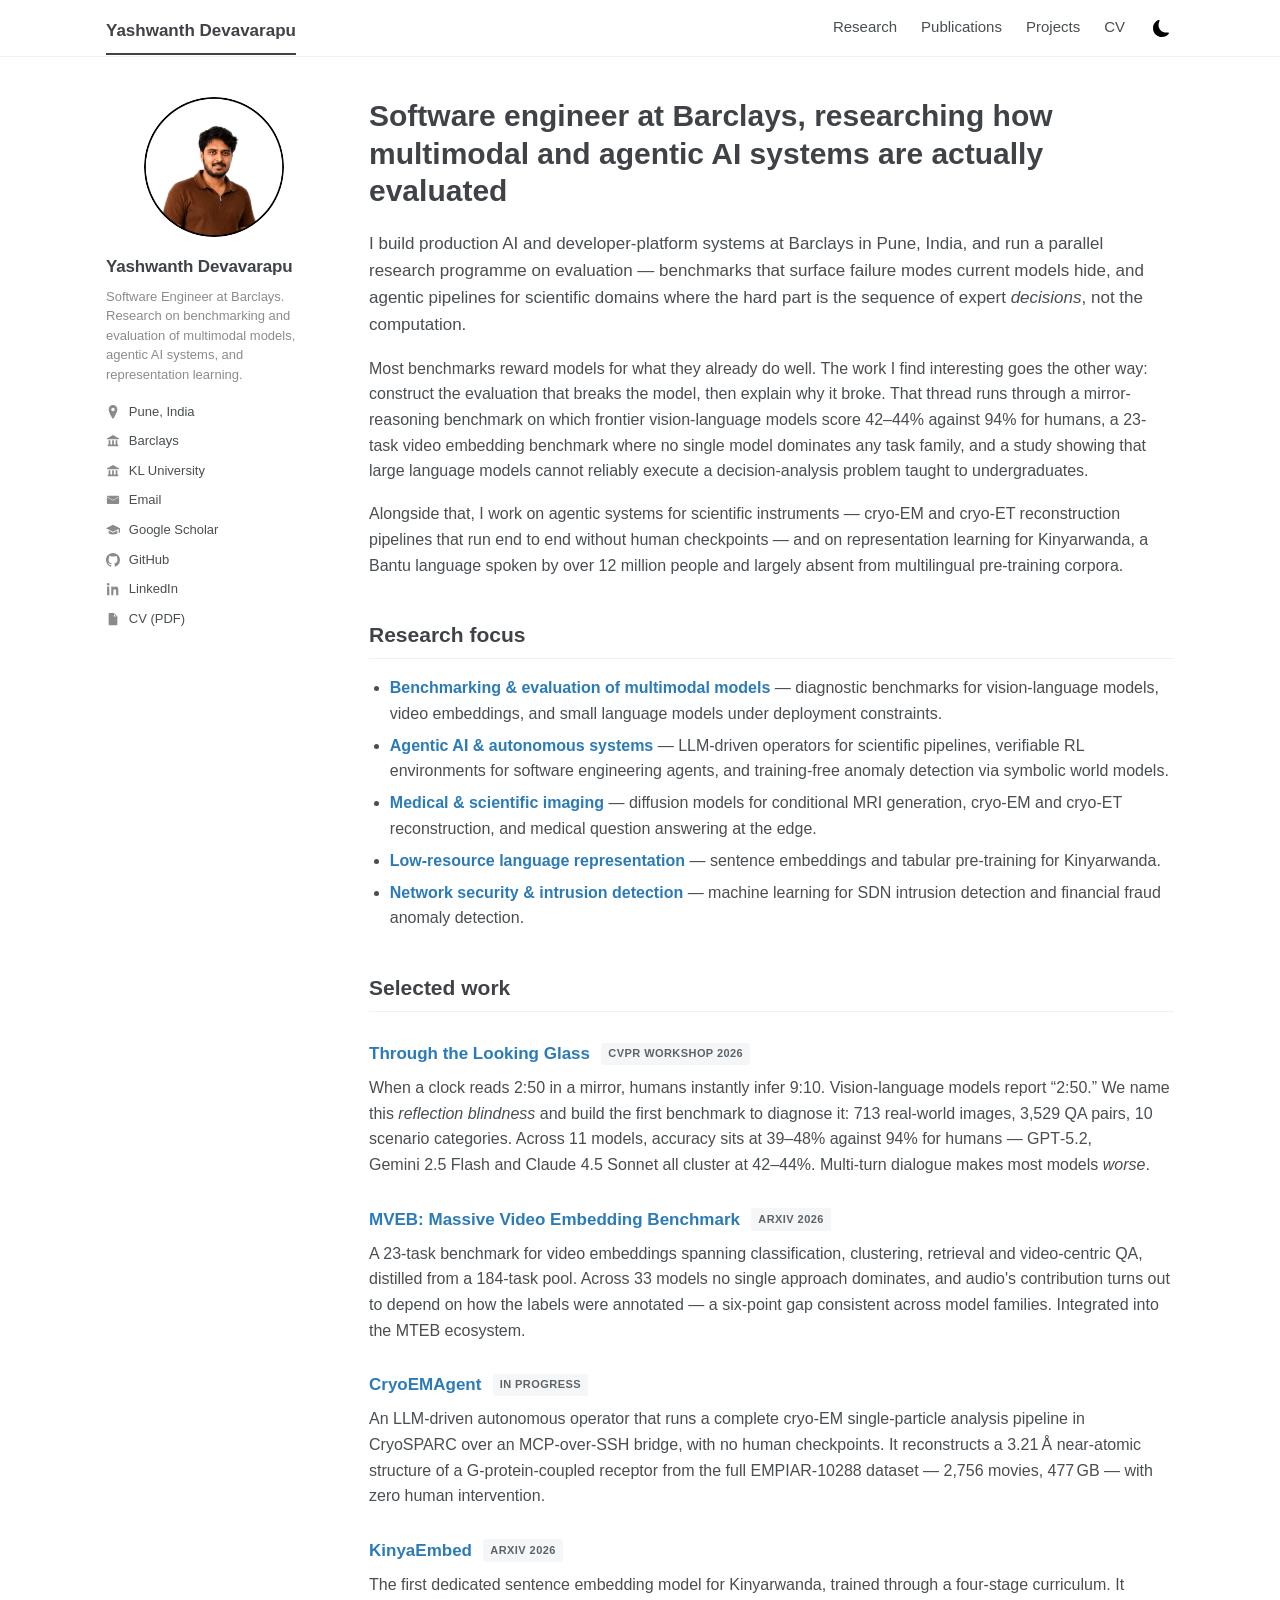
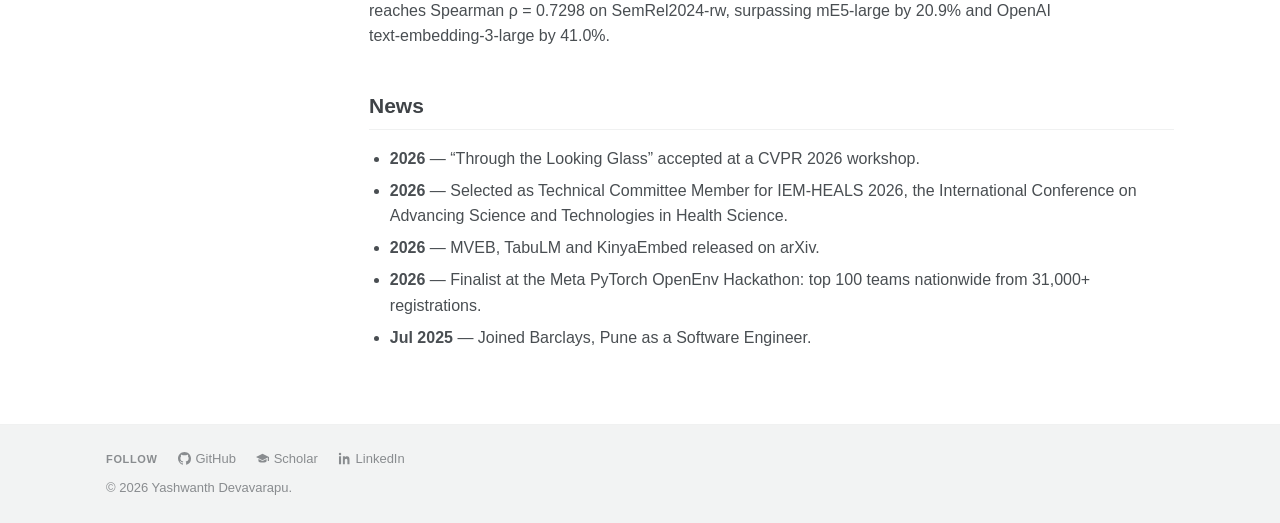
==== index.html @ fcd572a5 "Add academic site Co-Authored-By: Claude Opus 5 <noreply@anthropic.com>" ====
<!DOCTYPE html>
<html lang="en">
<head>
<meta charset="utf-8">
<meta name="viewport" content="width=device-width, initial-scale=1">
<title>Yashwanth Devavarapu</title>
<meta name="description" content="Software Engineer at Barclays researching benchmarking and evaluation of multimodal models, agentic AI systems, and representation learning.">
<meta name="author" content="Yashwanth Devavarapu">
<meta property="og:title" content="Yashwanth Devavarapu">
<meta property="og:description" content="Software Engineer at Barclays researching benchmarking and evaluation of multimodal models, agentic AI systems, and representation learning.">
<meta property="og:type" content="website">
<meta property="og:image" content="assets/img/profile.jpeg">
<link rel="icon" href="assets/img/profile.jpeg">
<link rel="stylesheet" href="assets/css/style.css">
<script>
  try {
    var t = localStorage.getItem("yd-theme");
    if (t === "light" || t === "dark") document.documentElement.setAttribute("data-theme", t);
  } catch (e) {}
</script>
</head>
<body>
<a class="skip-link" href="#main">Skip to content</a>

<header class="masthead">
  <div class="wrap">
    <div class="masthead__inner">
      <a class="site-title" href="index.html">Yashwanth Devavarapu</a>
      <nav class="nav" aria-label="Main">
          <a href="research.html">Research</a>
          <a href="publications.html">Publications</a>
          <a href="projects.html">Projects</a>
          <a href="cv.html">CV</a>
        <button class="theme-toggle" type="button" aria-label="Toggle light and dark theme">
          <svg class="icon-moon" viewBox="0 0 16 16" aria-hidden="true" focusable="false"><path d="M6 .278a.77.77 0 0 1 .08.858 7.2 7.2 0 0 0-.878 3.46c0 4.021 3.278 7.277 7.318 7.277.527 0 1.04-.055 1.533-.16a.79.79 0 0 1 .81.316.73.73 0 0 1-.031.893A8.35 8.35 0 0 1 8.344 16C3.734 16 0 12.286 0 7.71 0 4.266 2.114 1.312 5.124.06A.75.75 0 0 1 6 .278z"/></svg>
          <svg class="icon-sun" viewBox="0 0 16 16" aria-hidden="true" focusable="false"><path d="M8 11a3 3 0 1 1 0-6 3 3 0 0 1 0 6zm0 1a4 4 0 1 0 0-8 4 4 0 0 0 0 8zM8 0a.5.5 0 0 1 .5.5v2a.5.5 0 0 1-1 0v-2A.5.5 0 0 1 8 0zm0 13a.5.5 0 0 1 .5.5v2a.5.5 0 0 1-1 0v-2A.5.5 0 0 1 8 13zm8-5a.5.5 0 0 1-.5.5h-2a.5.5 0 0 1 0-1h2a.5.5 0 0 1 .5.5zM3 8a.5.5 0 0 1-.5.5h-2a.5.5 0 0 1 0-1h2A.5.5 0 0 1 3 8zm10.657-5.657a.5.5 0 0 1 0 .707l-1.414 1.415a.5.5 0 1 1-.707-.708l1.414-1.414a.5.5 0 0 1 .707 0zm-9.193 9.193a.5.5 0 0 1 0 .707L3.05 13.657a.5.5 0 0 1-.707-.707l1.414-1.414a.5.5 0 0 1 .707 0zm9.193 2.121a.5.5 0 0 1-.707 0l-1.414-1.414a.5.5 0 0 1 .707-.707l1.414 1.414a.5.5 0 0 1 0 .707zM4.464 4.465a.5.5 0 0 1-.707 0L2.343 3.05a.5.5 0 1 1 .707-.707l1.414 1.414a.5.5 0 0 1 0 .708z"/></svg>
        </button>
      </nav>
    </div>
  </div>
</header>

<div class="wrap">
  <div class="layout">
      <aside class="sidebar">
        <img class="avatar" src="assets/img/profile.jpeg"
             alt="Yashwanth Devavarapu" width="140" height="140">
        <h2 class="author__name">Yashwanth Devavarapu</h2>
        <p class="author__bio">Software Engineer at Barclays. Research on benchmarking and
          evaluation of multimodal models, agentic AI systems, and representation learning.</p>
        <ul class="author__meta">
          <li><svg viewBox="0 0 16 16" aria-hidden="true" focusable="false"><path d="M8 0a5 5 0 0 0-5 5c0 3.5 5 11 5 11s5-7.5 5-11a5 5 0 0 0-5-5zm0 7a2 2 0 1 1 0-4 2 2 0 0 1 0 4z"/></svg><span>Pune, India</span></li>
          <li><svg viewBox="0 0 16 16" aria-hidden="true" focusable="false"><path d="M8 1 1 5v1h14V5L8 1zM3 7v5H2v2h12v-2h-1V7h-2v5H9V7H7v5H5V7H3z"/></svg><span>Barclays</span></li>
          <li><svg viewBox="0 0 16 16" aria-hidden="true" focusable="false"><path d="M8 1 1 5v1h14V5L8 1zM3 7v5H2v2h12v-2h-1V7h-2v5H9V7H7v5H5V7H3z"/></svg><span>KL University</span></li>
          <li><svg viewBox="0 0 16 16" aria-hidden="true" focusable="false"><path d="M15 4.5v7a1 1 0 0 1-1 1H2a1 1 0 0 1-1-1v-7l7 4 7-4zM14 3H2a1 1 0 0 0-1 1l7 4 7-4a1 1 0 0 0-1-1z"/></svg><a href="mailto:yashwanthdevavarapu@gmail.com">Email</a></li>
          <li><svg viewBox="0 0 16 16" aria-hidden="true" focusable="false"><path d="M8 2 0 6l8 4 6.5-3.25V11h1.5V6L8 2zM3 8.5V11c0 1.1 2.24 2 5 2s5-.9 5-2V8.5l-5 2.5-5-2.5z"/></svg><a href="https://scholar.google.com/citations?hl=en&amp;user=mszLYGcAAAAJ" rel="noopener">Google Scholar</a></li>
          <li><svg viewBox="0 0 16 16" aria-hidden="true" focusable="false"><path d="M8 0C3.58 0 0 3.58 0 8c0 3.54 2.29 6.53 5.47 7.59.4.07.55-.17.55-.38 0-.19-.01-.82-.01-1.49-2.01.37-2.53-.49-2.69-.94-.09-.23-.48-.94-.82-1.13-.28-.15-.68-.52-.01-.53.63-.01 1.08.58 1.23.82.72 1.21 1.87.87 2.33.66.07-.52.28-.87.51-1.07-1.78-.2-3.64-.89-3.64-3.95 0-.87.31-1.59.82-2.15-.08-.2-.36-1.02.08-2.12 0 0 .67-.21 2.2.82.64-.18 1.32-.27 2-.27s1.36.09 2 .27c1.53-1.04 2.2-.82 2.2-.82.44 1.1.16 1.92.08 2.12.51.56.82 1.27.82 2.15 0 3.07-1.87 3.75-3.65 3.95.29.25.54.73.54 1.48 0 1.07-.01 1.93-.01 2.2 0 .21.15.46.55.38A8.012 8.012 0 0 0 16 8c0-4.42-3.58-8-8-8z"/></svg><a href="https://github.com/yaswanth169" rel="noopener">GitHub</a></li>
          <li><svg viewBox="0 0 16 16" aria-hidden="true" focusable="false"><path d="M2.5 1A1.5 1.5 0 1 0 2.5 4a1.5 1.5 0 0 0 0-3zM1.2 5.2h2.6V15H1.2V5.2zM6 5.2h2.5v1.3h.04c.35-.66 1.2-1.36 2.47-1.36 2.64 0 3.13 1.74 3.13 4V15h-2.6v-4.35c0-1.04-.02-2.37-1.45-2.37-1.45 0-1.67 1.13-1.67 2.3V15H6V5.2z"/></svg><a href="https://www.linkedin.com/in/yaswanth169/" rel="noopener">LinkedIn</a></li>
          <li><svg viewBox="0 0 16 16" aria-hidden="true" focusable="false"><path d="M9 1H4a1 1 0 0 0-1 1v12a1 1 0 0 0 1 1h8a1 1 0 0 0 1-1V5L9 1zm0 1.5L11.5 5H9V2.5z"/></svg><a href="files/Yashwanth_Devavarapu_CV.pdf">CV (PDF)</a></li>
        </ul>
      </aside>
    <main class="content" id="main">

<h1>Software engineer at Barclays, researching how multimodal and agentic AI
systems are actually evaluated</h1>

<p class="lead">I build production AI and developer-platform systems at Barclays in
Pune, India, and run a parallel research programme on evaluation &mdash; benchmarks that
surface failure modes current models hide, and agentic pipelines for scientific
domains where the hard part is the sequence of expert <em>decisions</em>, not the
computation.</p>

<p>Most benchmarks reward models for what they already do well. The work I find
interesting goes the other way: construct the evaluation that breaks the model, then
explain why it broke. That thread runs through a mirror-reasoning benchmark on which
frontier vision-language models score 42&ndash;44% against 94% for humans, a 23-task
video embedding benchmark where no single model dominates any task family, and a study
showing that large language models cannot reliably execute a decision-analysis problem
taught to undergraduates.</p>

<p>Alongside that, I work on agentic systems for scientific instruments &mdash;
cryo-EM and cryo-ET reconstruction pipelines that run end to end without human
checkpoints &mdash; and on representation learning for Kinyarwanda, a Bantu language
spoken by over 12 million people and largely absent from multilingual pre-training
corpora.</p>

<h2>Research focus</h2>

<ul>
  <li><strong><a href="research.html#benchmarking">Benchmarking &amp; evaluation of
    multimodal models</a></strong> &mdash; diagnostic benchmarks for vision-language
    models, video embeddings, and small language models under deployment constraints.</li>
  <li><strong><a href="research.html#agentic">Agentic AI &amp; autonomous
    systems</a></strong> &mdash; LLM-driven operators for scientific pipelines,
    verifiable RL environments for software engineering agents, and training-free
    anomaly detection via symbolic world models.</li>
  <li><strong><a href="research.html#imaging">Medical &amp; scientific
    imaging</a></strong> &mdash; diffusion models for conditional MRI generation,
    cryo-EM and cryo-ET reconstruction, and medical question answering at the edge.</li>
  <li><strong><a href="research.html#lowresource">Low-resource language
    representation</a></strong> &mdash; sentence embeddings and tabular pre-training
    for Kinyarwanda.</li>
  <li><strong><a href="research.html#security">Network security &amp; intrusion
    detection</a></strong> &mdash; machine learning for SDN intrusion detection and
    financial fraud anomaly detection.</li>
</ul>

<h2>Selected work</h2>

<h3><a href="publications.html#looking-glass">Through the Looking Glass</a>
  <span class="tag">CVPR Workshop 2026</span></h3>
<p>When a clock reads 2:50 in a mirror, humans instantly infer 9:10. Vision-language
models report &ldquo;2:50.&rdquo; We name this <em>reflection blindness</em> and build
the first benchmark to diagnose it: 713 real-world images, 3,529 QA pairs, 10 scenario
categories. Across 11 models, accuracy sits at 39&ndash;48% against 94% for humans
&mdash; GPT&#8209;5.2, Gemini&nbsp;2.5&nbsp;Flash and Claude&nbsp;4.5&nbsp;Sonnet all
cluster at 42&ndash;44%. Multi-turn dialogue makes most models <em>worse</em>.</p>

<h3><a href="publications.html#mveb">MVEB: Massive Video Embedding Benchmark</a>
  <span class="tag">arXiv 2026</span></h3>
<p>A 23-task benchmark for video embeddings spanning classification, clustering,
retrieval and video-centric QA, distilled from a 184-task pool. Across 33 models no
single approach dominates, and audio's contribution turns out to depend on how the
labels were annotated &mdash; a six-point gap consistent across model families.
Integrated into the MTEB ecosystem.</p>

<h3><a href="publications.html#cryoemagent">CryoEMAgent</a>
  <span class="tag">In progress</span></h3>
<p>An LLM-driven autonomous operator that runs a complete cryo-EM single-particle
analysis pipeline in CryoSPARC over an MCP-over-SSH bridge, with no human checkpoints.
It reconstructs a 3.21&#8201;&#197; near-atomic structure of a G-protein-coupled receptor
from the full EMPIAR&#8209;10288 dataset &mdash; 2,756 movies, 477&#8239;GB &mdash; with zero
human intervention.</p>

<h3><a href="publications.html#kinyaembed">KinyaEmbed</a>
  <span class="tag">arXiv 2026</span></h3>
<p>The first dedicated sentence embedding model for Kinyarwanda, trained through a
four-stage curriculum. It reaches Spearman &rho;&nbsp;=&nbsp;0.7298 on SemRel2024&#8209;rw,
surpassing mE5&#8209;large by 20.9% and OpenAI text&#8209;embedding&#8209;3&#8209;large by
41.0%.</p>

<h2>News</h2>

<ul>
  <li><strong>2026</strong> &mdash; &ldquo;Through the Looking Glass&rdquo; accepted at
    a CVPR 2026 workshop.</li>
  <li><strong>2026</strong> &mdash; Selected as Technical Committee Member for
    IEM&#8209;HEALS 2026, the International Conference on Advancing Science and
    Technologies in Health Science.</li>
  <li><strong>2026</strong> &mdash; MVEB, TabuLM and KinyaEmbed released on arXiv.</li>
  <li><strong>2026</strong> &mdash; Finalist at the Meta PyTorch OpenEnv Hackathon:
    top 100 teams nationwide from 31,000+ registrations.</li>
  <li><strong>Jul 2025</strong> &mdash; Joined Barclays, Pune as a Software
    Engineer.</li>
</ul>

    </main>
  </div>
</div>

<footer class="footer">
  <div class="wrap">
    <div class="footer__follow">
      <span class="footer__label">Follow</span>
      <a href="https://github.com/yaswanth169" rel="noopener"><svg viewBox="0 0 16 16" aria-hidden="true" focusable="false"><path d="M8 0C3.58 0 0 3.58 0 8c0 3.54 2.29 6.53 5.47 7.59.4.07.55-.17.55-.38 0-.19-.01-.82-.01-1.49-2.01.37-2.53-.49-2.69-.94-.09-.23-.48-.94-.82-1.13-.28-.15-.68-.52-.01-.53.63-.01 1.08.58 1.23.82.72 1.21 1.87.87 2.33.66.07-.52.28-.87.51-1.07-1.78-.2-3.64-.89-3.64-3.95 0-.87.31-1.59.82-2.15-.08-.2-.36-1.02.08-2.12 0 0 .67-.21 2.2.82.64-.18 1.32-.27 2-.27s1.36.09 2 .27c1.53-1.04 2.2-.82 2.2-.82.44 1.1.16 1.92.08 2.12.51.56.82 1.27.82 2.15 0 3.07-1.87 3.75-3.65 3.95.29.25.54.73.54 1.48 0 1.07-.01 1.93-.01 2.2 0 .21.15.46.55.38A8.012 8.012 0 0 0 16 8c0-4.42-3.58-8-8-8z"/></svg>GitHub</a>
      <a href="https://scholar.google.com/citations?hl=en&amp;user=mszLYGcAAAAJ" rel="noopener"><svg viewBox="0 0 16 16" aria-hidden="true" focusable="false"><path d="M8 2 0 6l8 4 6.5-3.25V11h1.5V6L8 2zM3 8.5V11c0 1.1 2.24 2 5 2s5-.9 5-2V8.5l-5 2.5-5-2.5z"/></svg>Scholar</a>
      <a href="https://www.linkedin.com/in/yaswanth169/" rel="noopener"><svg viewBox="0 0 16 16" aria-hidden="true" focusable="false"><path d="M2.5 1A1.5 1.5 0 1 0 2.5 4a1.5 1.5 0 0 0 0-3zM1.2 5.2h2.6V15H1.2V5.2zM6 5.2h2.5v1.3h.04c.35-.66 1.2-1.36 2.47-1.36 2.64 0 3.13 1.74 3.13 4V15h-2.6v-4.35c0-1.04-.02-2.37-1.45-2.37-1.45 0-1.67 1.13-1.67 2.3V15H6V5.2z"/></svg>LinkedIn</a>
    </div>
    <div>&copy; 2026 Yashwanth Devavarapu.</div>
  </div>
</footer>

<script src="assets/js/theme.js"></script>
</body>
</html>
---- assets/css/style.css ----
/* ---------------------------------------------------------------
   Yashwanth Devavarapu — academic site
   Layout and type modelled on the Academic Pages / Minimal Mistakes
   reference: masthead, left author sidebar, wide content column.
   --------------------------------------------------------------- */

:root {
  --bg:            #ffffff;
  --text:          #494e52;
  --heading:       #3f4347;
  --muted:         #898c8f;
  --link:          #2b7bb9;
  --link-hover:    #17537f;
  --border:        #e8e9ea;
  --rule:          #f0f1f1;
  --band:          #f2f3f3;
  --chip-bg:       #f4f6f7;
  --chip-text:     #5d6469;
  --accent:        #2b7bb9;
}

@media (prefers-color-scheme: dark) {
  :root:not([data-theme="light"]) {
    --bg:          #191c1e;
    --text:        #c3c8cc;
    --heading:     #e9ebec;
    --muted:       #878d92;
    --link:        #6fb7e3;
    --link-hover:  #9ad0f0;
    --border:      #2c3135;
    --rule:        #24282b;
    --band:        #1f2224;
    --chip-bg:     #23282b;
    --chip-text:   #a7aeb3;
    --accent:      #6fb7e3;
  }
}

:root[data-theme="dark"] {
  --bg:          #191c1e;
  --text:        #c3c8cc;
  --heading:     #e9ebec;
  --muted:       #878d92;
  --link:        #6fb7e3;
  --link-hover:  #9ad0f0;
  --border:      #2c3135;
  --rule:        #24282b;
  --band:        #1f2224;
  --chip-bg:     #23282b;
  --chip-text:   #a7aeb3;
  --accent:      #6fb7e3;
}

*, *::before, *::after { box-sizing: border-box; }

html { -webkit-text-size-adjust: 100%; }

body {
  margin: 0;
  background: var(--bg);
  color: var(--text);
  font-family: -apple-system, BlinkMacSystemFont, "Segoe UI", Roboto,
               "Helvetica Neue", Arial, sans-serif;
  font-size: 16px;
  line-height: 1.6;
  -webkit-font-smoothing: antialiased;
}

a { color: var(--link); text-decoration: none; }
a:hover { color: var(--link-hover); text-decoration: underline; }

.wrap {
  max-width: 1100px;
  margin: 0 auto;
  padding: 0 16px;
}

.skip-link {
  position: absolute; left: -9999px;
  background: var(--bg); color: var(--link);
  padding: .6rem 1rem; z-index: 100;
}
.skip-link:focus { left: 16px; top: 8px; }

/* ----------------------------- masthead ----------------------------- */

.masthead {
  border-bottom: 1px solid var(--rule);
  background: var(--bg);
}

.masthead__inner {
  display: flex;
  align-items: center;
  gap: 1.25rem;
  min-height: 56px;
  flex-wrap: wrap;
}

.site-title {
  font-size: 1.0625rem;
  font-weight: 700;
  color: var(--heading);
  padding: 1rem 0 .55rem;
  border-bottom: 2px solid var(--heading);
  margin-right: auto;
  white-space: nowrap;
}
.site-title:hover { text-decoration: none; color: var(--heading); }

.nav { display: flex; align-items: center; gap: 1.5rem; }

.nav a {
  color: var(--text);
  font-size: .9375rem;
  padding: .25rem 0;
  border-bottom: 2px solid transparent;
}
.nav a:hover { color: var(--heading); text-decoration: none; border-bottom-color: var(--border); }
.nav a[aria-current="page"] { color: var(--heading); font-weight: 600; border-bottom-color: var(--heading); }

.theme-toggle {
  background: none; border: 0; cursor: pointer;
  color: var(--muted); padding: 4px; line-height: 0;
  border-radius: 4px;
}
.theme-toggle:hover { color: var(--heading); }
.theme-toggle svg { width: 17px; height: 17px; }
.theme-toggle .icon-sun { display: none; }
:root[data-theme="dark"] .theme-toggle .icon-sun { display: block; }
:root[data-theme="dark"] .theme-toggle .icon-moon { display: none; }
@media (prefers-color-scheme: dark) {
  :root:not([data-theme="light"]) .theme-toggle .icon-sun { display: block; }
  :root:not([data-theme="light"]) .theme-toggle .icon-moon { display: none; }
}

/* ------------------------------ layout ------------------------------ */

.layout {
  display: grid;
  grid-template-columns: 215px 1fr;
  gap: 3rem;
  padding: 2.5rem 0 3.5rem;
  align-items: start;
}

/* ------------------------------ sidebar ----------------------------- */

.sidebar { position: sticky; top: 1.5rem; }

.avatar {
  width: 140px; height: 140px;
  border-radius: 50%;
  object-fit: cover;
  display: block;
  margin: 0 auto 1rem;
  background: var(--band);
}

.author__name {
  font-size: 1.0625rem;
  font-weight: 700;
  letter-spacing: -.01em;
  color: var(--heading);
  margin: 0 0 .4rem;
}

.author__bio {
  font-size: .8125rem;
  line-height: 1.5;
  color: var(--muted);
  margin: 0 0 1.1rem;
}

.author__meta { list-style: none; margin: 0; padding: 0; }

.author__meta li {
  display: flex;
  align-items: flex-start;
  gap: .55rem;
  font-size: .8125rem;
  margin-bottom: .55rem;
  color: var(--text);
}

.author__meta svg {
  width: 14px; height: 14px;
  flex: 0 0 14px;
  margin-top: 3px;
  fill: currentColor;
  color: var(--muted);
}

.author__meta a { color: var(--text); }
.author__meta a:hover { color: var(--link); }

/* ------------------------------ content ----------------------------- */

.content { min-width: 0; overflow-wrap: break-word; }
body { overflow-x: hidden; }

.content h1 {
  font-size: 1.875rem;
  line-height: 1.25;
  font-weight: 700;
  color: var(--heading);
  margin: 0 0 1.25rem;
}

.content h2 {
  font-size: 1.3125rem;
  font-weight: 700;
  color: var(--heading);
  margin: 2.5rem 0 1rem;
  padding-bottom: .4rem;
  border-bottom: 1px solid var(--rule);
}

.content h3 {
  font-size: 1.0625rem;
  font-weight: 700;
  color: var(--heading);
  margin: 1.75rem 0 .5rem;
}

.content p { margin: 0 0 1.1rem; }

.content ul, .content ol { margin: 0 0 1.1rem; padding-left: 1.3rem; }
.content li { margin-bottom: .4rem; }

.lead { font-size: 1.0625rem; }

hr { border: 0; border-top: 1px solid var(--rule); margin: 2rem 0; }

/* -------------------------- publication list ------------------------ */

.pub-group { margin-bottom: 1.75rem; }

.pub {
  padding: .95rem 0;
  border-bottom: 1px solid var(--rule);
}
.pub-group > .pub:first-child { padding-top: .2rem; }
.pub:last-child { border-bottom: 0; }

.pub__title {
  font-size: 1rem;
  font-weight: 700;
  color: var(--heading);
  margin: 0 0 .3rem;
  line-height: 1.4;
}

.pub__authors { font-size: .875rem; color: var(--text); margin: 0 0 .3rem; }
.pub__authors .me { font-weight: 700; color: var(--heading); }

.pub__venue { font-size: .875rem; color: var(--muted); margin: 0 0 .5rem; }

.pub__links { font-size: .8125rem; display: flex; flex-wrap: wrap; gap: .9rem; }

details.abstract { margin-top: .6rem; }
details.abstract > summary {
  cursor: pointer;
  font-size: .8125rem;
  color: var(--link);
  list-style: none;
  display: inline-flex;
  align-items: center;
  gap: .3rem;
}
details.abstract > summary::-webkit-details-marker { display: none; }
details.abstract > summary::before { content: "▸"; font-size: .7rem; }
details.abstract[open] > summary::before { content: "▾"; }
details.abstract > summary:hover { color: var(--link-hover); }
details.abstract p {
  font-size: .875rem;
  line-height: 1.6;
  margin: .6rem 0 0;
  padding-left: .9rem;
  border-left: 2px solid var(--border);
  color: var(--text);
}

/* ------------------------------- chips ------------------------------ */

.tag {
  display: inline-block;
  font-size: .6875rem;
  font-weight: 600;
  letter-spacing: .04em;
  text-transform: uppercase;
  background: var(--chip-bg);
  color: var(--chip-text);
  border-radius: 3px;
  padding: .15rem .45rem;
  margin-left: .4rem;
  vertical-align: 2px;
  white-space: nowrap;
}

.skills { list-style: none; padding: 0; margin: 0 0 1.1rem; }
.skills li { margin-bottom: .55rem; font-size: .9375rem; }
.skills strong { color: var(--heading); }

/* ------------------------------- cards ------------------------------ */

.entry {
  padding: 1.1rem 0;
  border-bottom: 1px solid var(--rule);
}
.entry:last-child { border-bottom: 0; }

.entry__head {
  display: flex;
  justify-content: space-between;
  align-items: baseline;
  gap: 1rem;
  flex-wrap: wrap;
}

.entry__title { font-size: 1rem; font-weight: 700; color: var(--heading); margin: 0; }
.entry__date { font-size: .8125rem; color: var(--muted); white-space: nowrap; }
.entry__sub { font-size: .875rem; color: var(--muted); margin: .15rem 0 .55rem; }
.entry ul { margin: .5rem 0 0; }
.entry li { font-size: .9375rem; }

.stack { font-size: .8125rem; color: var(--muted); margin-top: .5rem; }
.stack strong { color: var(--chip-text); font-weight: 600; }

/* ------------------------------- footer ----------------------------- */

.footer {
  background: var(--band);
  border-top: 1px solid var(--rule);
  padding: 1.5rem 0;
  font-size: .8125rem;
  color: var(--muted);
}
.footer a { color: var(--muted); }
.footer a:hover { color: var(--link); }
.footer__follow { display: flex; gap: 1.25rem; align-items: center; margin-bottom: .5rem; }
.footer__label { text-transform: uppercase; letter-spacing: .06em; font-size: .6875rem; font-weight: 600; }
.footer svg { width: 13px; height: 13px; fill: currentColor; vertical-align: -2px; margin-right: .3rem; }

/* ------------------------------ responsive -------------------------- */

@media (max-width: 860px) {
  .layout { grid-template-columns: 1fr; gap: 2rem; padding-top: 2rem; }
  .sidebar { position: static; text-align: center; }
  .avatar { width: 110px; height: 110px; }
  .author__bio { max-width: 34rem; margin-left: auto; margin-right: auto; }
  .author__meta {
    display: flex; flex-wrap: wrap; justify-content: center; gap: .35rem 1.1rem;
  }
  .author__meta li { margin-bottom: 0; }
  .content h1 { font-size: 1.625rem; }
  .masthead__inner { min-height: 0; padding-bottom: .5rem; }
  .site-title { margin-right: 0; width: 100%; border-bottom: 0; padding-bottom: 0; }
  .nav { flex-wrap: wrap; gap: 1.1rem; }
}

@media (max-width: 420px) {
  .content h1 { font-size: 1.4375rem; }
  .content h2 { font-size: 1.1875rem; }
  .avatar { width: 96px; height: 96px; }
}

@media print {
  .masthead, .footer, .sidebar, .theme-toggle { display: none; }
  .layout { display: block; }
  body { font-size: 11pt; color: #000; }
}
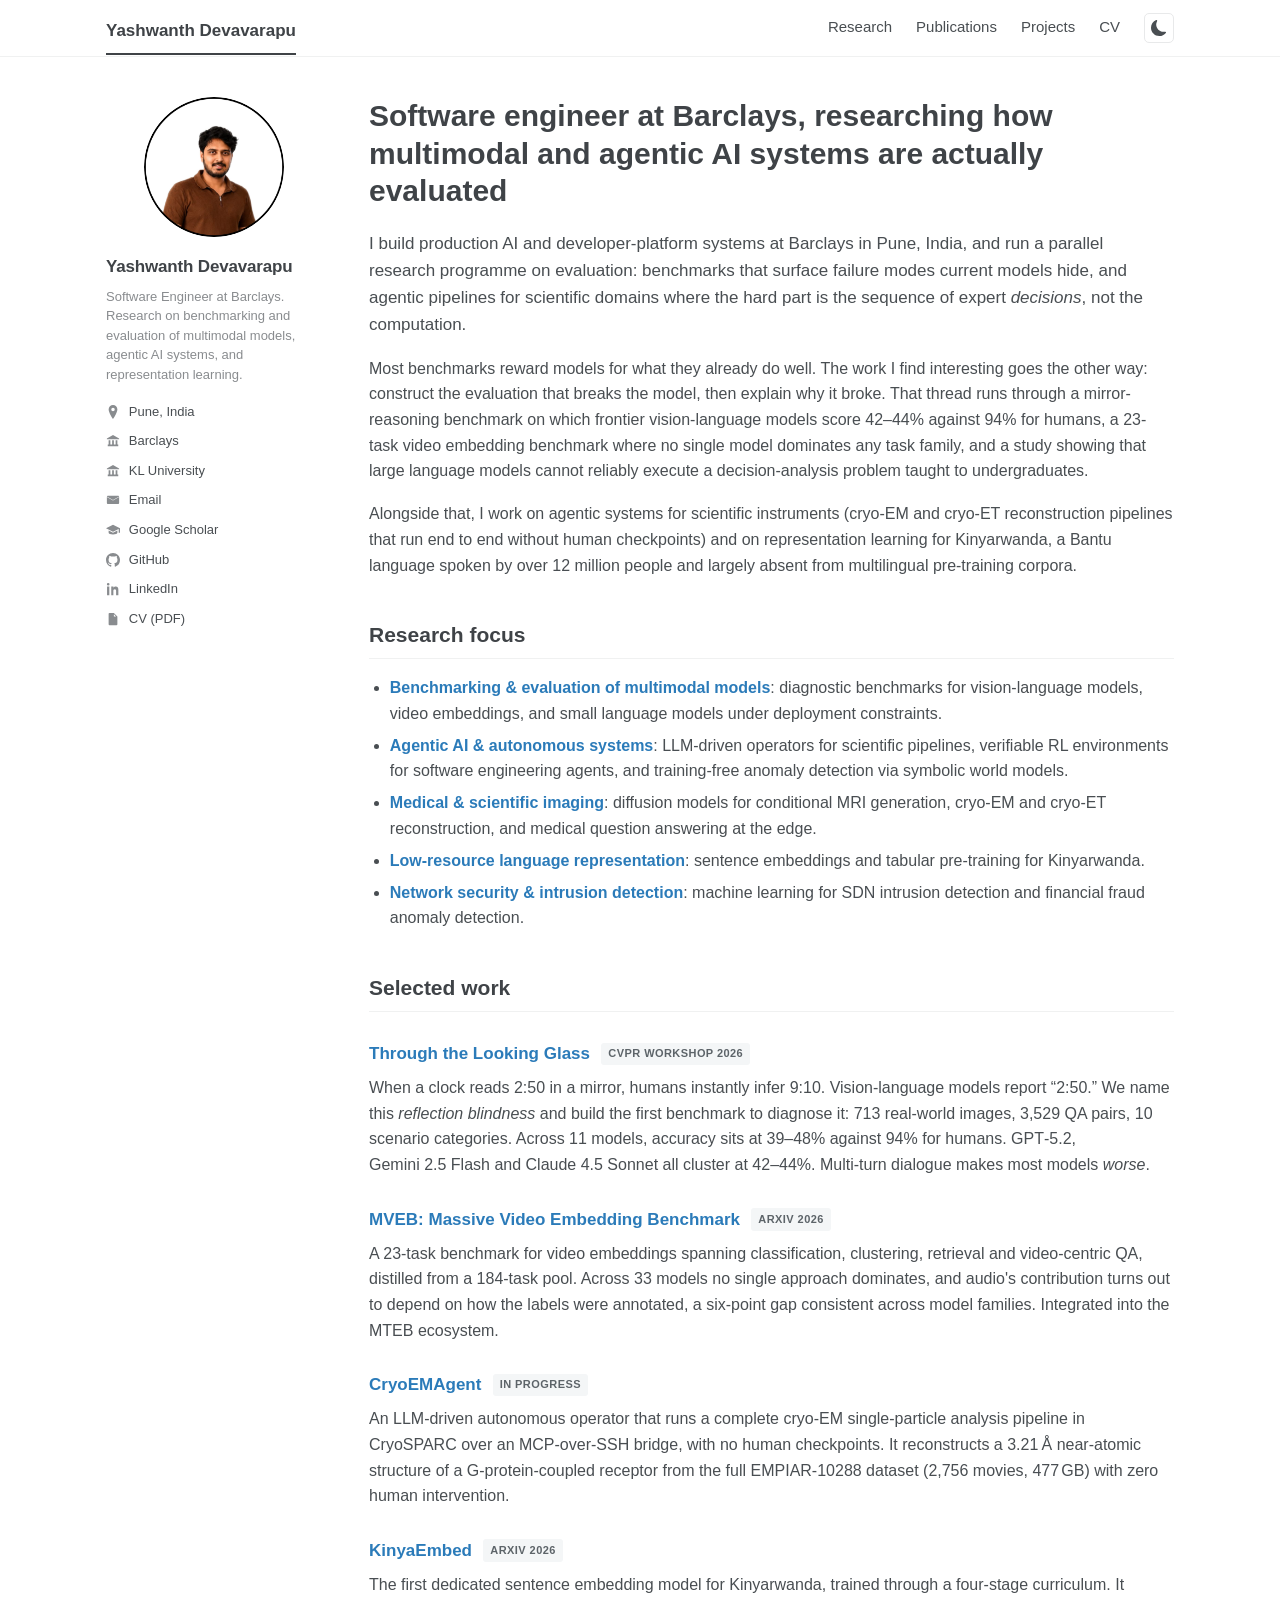
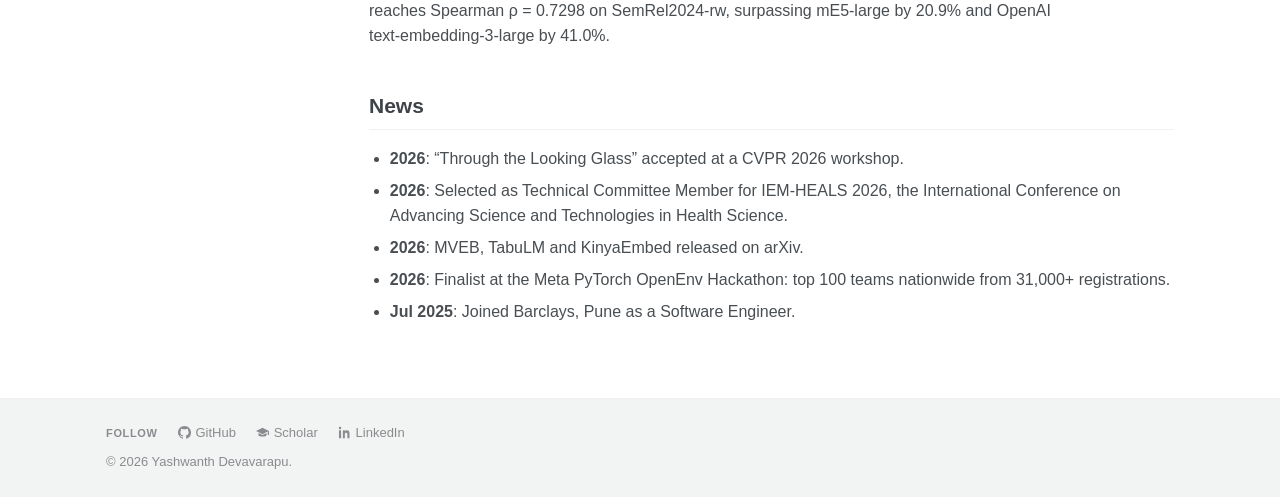
==== commit 40c59415: "Remove em dashes throughout Rewrites each sentence rather than swapping the character, so the prose " ====
--- a/index.html
+++ b/index.html
@@ -65,7 +65,7 @@
 systems are actually evaluated</h1>
 
 <p class="lead">I build production AI and developer-platform systems at Barclays in
-Pune, India, and run a parallel research programme on evaluation &mdash; benchmarks that
+Pune, India, and run a parallel research programme on evaluation: benchmarks that
 surface failure modes current models hide, and agentic pipelines for scientific
 domains where the hard part is the sequence of expert <em>decisions</em>, not the
 computation.</p>
@@ -78,9 +78,8 @@
 showing that large language models cannot reliably execute a decision-analysis problem
 taught to undergraduates.</p>
 
-<p>Alongside that, I work on agentic systems for scientific instruments &mdash;
-cryo-EM and cryo-ET reconstruction pipelines that run end to end without human
-checkpoints &mdash; and on representation learning for Kinyarwanda, a Bantu language
+<p>Alongside that, I work on agentic systems for scientific instruments (cryo-EM and cryo-ET reconstruction pipelines that run end to end without human
+checkpoints) and on representation learning for Kinyarwanda, a Bantu language
 spoken by over 12 million people and largely absent from multilingual pre-training
 corpora.</p>
 
@@ -88,20 +87,20 @@
 
 <ul>
   <li><strong><a href="research.html#benchmarking">Benchmarking &amp; evaluation of
-    multimodal models</a></strong> &mdash; diagnostic benchmarks for vision-language
+    multimodal models</a></strong>: diagnostic benchmarks for vision-language
     models, video embeddings, and small language models under deployment constraints.</li>
   <li><strong><a href="research.html#agentic">Agentic AI &amp; autonomous
-    systems</a></strong> &mdash; LLM-driven operators for scientific pipelines,
+    systems</a></strong>: LLM-driven operators for scientific pipelines,
     verifiable RL environments for software engineering agents, and training-free
     anomaly detection via symbolic world models.</li>
   <li><strong><a href="research.html#imaging">Medical &amp; scientific
-    imaging</a></strong> &mdash; diffusion models for conditional MRI generation,
+    imaging</a></strong>: diffusion models for conditional MRI generation,
     cryo-EM and cryo-ET reconstruction, and medical question answering at the edge.</li>
   <li><strong><a href="research.html#lowresource">Low-resource language
-    representation</a></strong> &mdash; sentence embeddings and tabular pre-training
+    representation</a></strong>: sentence embeddings and tabular pre-training
     for Kinyarwanda.</li>
   <li><strong><a href="research.html#security">Network security &amp; intrusion
-    detection</a></strong> &mdash; machine learning for SDN intrusion detection and
+    detection</a></strong>: machine learning for SDN intrusion detection and
     financial fraud anomaly detection.</li>
 </ul>
 
@@ -112,8 +111,7 @@
 <p>When a clock reads 2:50 in a mirror, humans instantly infer 9:10. Vision-language
 models report &ldquo;2:50.&rdquo; We name this <em>reflection blindness</em> and build
 the first benchmark to diagnose it: 713 real-world images, 3,529 QA pairs, 10 scenario
-categories. Across 11 models, accuracy sits at 39&ndash;48% against 94% for humans
-&mdash; GPT&#8209;5.2, Gemini&nbsp;2.5&nbsp;Flash and Claude&nbsp;4.5&nbsp;Sonnet all
+categories. Across 11 models, accuracy sits at 39&ndash;48% against 94% for humans. GPT&#8209;5.2, Gemini&nbsp;2.5&nbsp;Flash and Claude&nbsp;4.5&nbsp;Sonnet all
 cluster at 42&ndash;44%. Multi-turn dialogue makes most models <em>worse</em>.</p>
 
 <h3><a href="publications.html#mveb">MVEB: Massive Video Embedding Benchmark</a>
@@ -121,7 +119,7 @@
 <p>A 23-task benchmark for video embeddings spanning classification, clustering,
 retrieval and video-centric QA, distilled from a 184-task pool. Across 33 models no
 single approach dominates, and audio's contribution turns out to depend on how the
-labels were annotated &mdash; a six-point gap consistent across model families.
+labels were annotated, a six-point gap consistent across model families.
 Integrated into the MTEB ecosystem.</p>
 
 <h3><a href="publications.html#cryoemagent">CryoEMAgent</a>
@@ -129,7 +127,7 @@
 <p>An LLM-driven autonomous operator that runs a complete cryo-EM single-particle
 analysis pipeline in CryoSPARC over an MCP-over-SSH bridge, with no human checkpoints.
 It reconstructs a 3.21&#8201;&#197; near-atomic structure of a G-protein-coupled receptor
-from the full EMPIAR&#8209;10288 dataset &mdash; 2,756 movies, 477&#8239;GB &mdash; with zero
+from the full EMPIAR&#8209;10288 dataset (2,756 movies, 477&#8239;GB) with zero
 human intervention.</p>
 
 <h3><a href="publications.html#kinyaembed">KinyaEmbed</a>
@@ -142,15 +140,15 @@
 <h2>News</h2>
 
 <ul>
-  <li><strong>2026</strong> &mdash; &ldquo;Through the Looking Glass&rdquo; accepted at
+  <li><strong>2026</strong>: &ldquo;Through the Looking Glass&rdquo; accepted at
     a CVPR 2026 workshop.</li>
-  <li><strong>2026</strong> &mdash; Selected as Technical Committee Member for
+  <li><strong>2026</strong>: Selected as Technical Committee Member for
     IEM&#8209;HEALS 2026, the International Conference on Advancing Science and
     Technologies in Health Science.</li>
-  <li><strong>2026</strong> &mdash; MVEB, TabuLM and KinyaEmbed released on arXiv.</li>
-  <li><strong>2026</strong> &mdash; Finalist at the Meta PyTorch OpenEnv Hackathon:
+  <li><strong>2026</strong>: MVEB, TabuLM and KinyaEmbed released on arXiv.</li>
+  <li><strong>2026</strong>: Finalist at the Meta PyTorch OpenEnv Hackathon:
     top 100 teams nationwide from 31,000+ registrations.</li>
-  <li><strong>Jul 2025</strong> &mdash; Joined Barclays, Pune as a Software
+  <li><strong>Jul 2025</strong>: Joined Barclays, Pune as a Software
     Engineer.</li>
 </ul>
 
--- a/assets/css/style.css
+++ b/assets/css/style.css
@@ -1,5 +1,5 @@
 /* ---------------------------------------------------------------
-   Yashwanth Devavarapu — academic site
+   Yashwanth Devavarapu : academic site
    Layout and type modelled on the Academic Pages / Minimal Mistakes
    reference: masthead, left author sidebar, wide content column.
    --------------------------------------------------------------- */
@@ -19,22 +19,7 @@
   --accent:        #2b7bb9;
 }
 
-@media (prefers-color-scheme: dark) {
-  :root:not([data-theme="light"]) {
-    --bg:          #191c1e;
-    --text:        #c3c8cc;
-    --heading:     #e9ebec;
-    --muted:       #878d92;
-    --link:        #6fb7e3;
-    --link-hover:  #9ad0f0;
-    --border:      #2c3135;
-    --rule:        #24282b;
-    --band:        #1f2224;
-    --chip-bg:     #23282b;
-    --chip-text:   #a7aeb3;
-    --accent:      #6fb7e3;
-  }
-}
+/* Light is the default. Dark applies only when the visitor toggles it. */
 
 :root[data-theme="dark"] {
   --bg:          #191c1e;
@@ -120,19 +105,28 @@
 .nav a[aria-current="page"] { color: var(--heading); font-weight: 600; border-bottom-color: var(--heading); }
 
 .theme-toggle {
-  background: none; border: 0; cursor: pointer;
-  color: var(--muted); padding: 4px; line-height: 0;
-  border-radius: 4px;
-}
-.theme-toggle:hover { color: var(--heading); }
-.theme-toggle svg { width: 17px; height: 17px; }
+  display: inline-flex;
+  align-items: center;
+  justify-content: center;
+  width: 30px; height: 30px;
+  background: none;
+  border: 1px solid var(--border);
+  border-radius: 5px;
+  color: var(--text);
+  cursor: pointer;
+  padding: 0;
+  line-height: 0;
+}
+.theme-toggle:hover {
+  color: var(--heading);
+  border-color: var(--muted);
+  background: var(--chip-bg);
+}
+.theme-toggle:focus-visible { outline: 2px solid var(--link); outline-offset: 2px; }
+.theme-toggle svg { width: 16px; height: 16px; fill: currentColor; }
 .theme-toggle .icon-sun { display: none; }
 :root[data-theme="dark"] .theme-toggle .icon-sun { display: block; }
 :root[data-theme="dark"] .theme-toggle .icon-moon { display: none; }
-@media (prefers-color-scheme: dark) {
-  :root:not([data-theme="light"]) .theme-toggle .icon-sun { display: block; }
-  :root:not([data-theme="light"]) .theme-toggle .icon-moon { display: none; }
-}
 
 /* ------------------------------ layout ------------------------------ */
 
